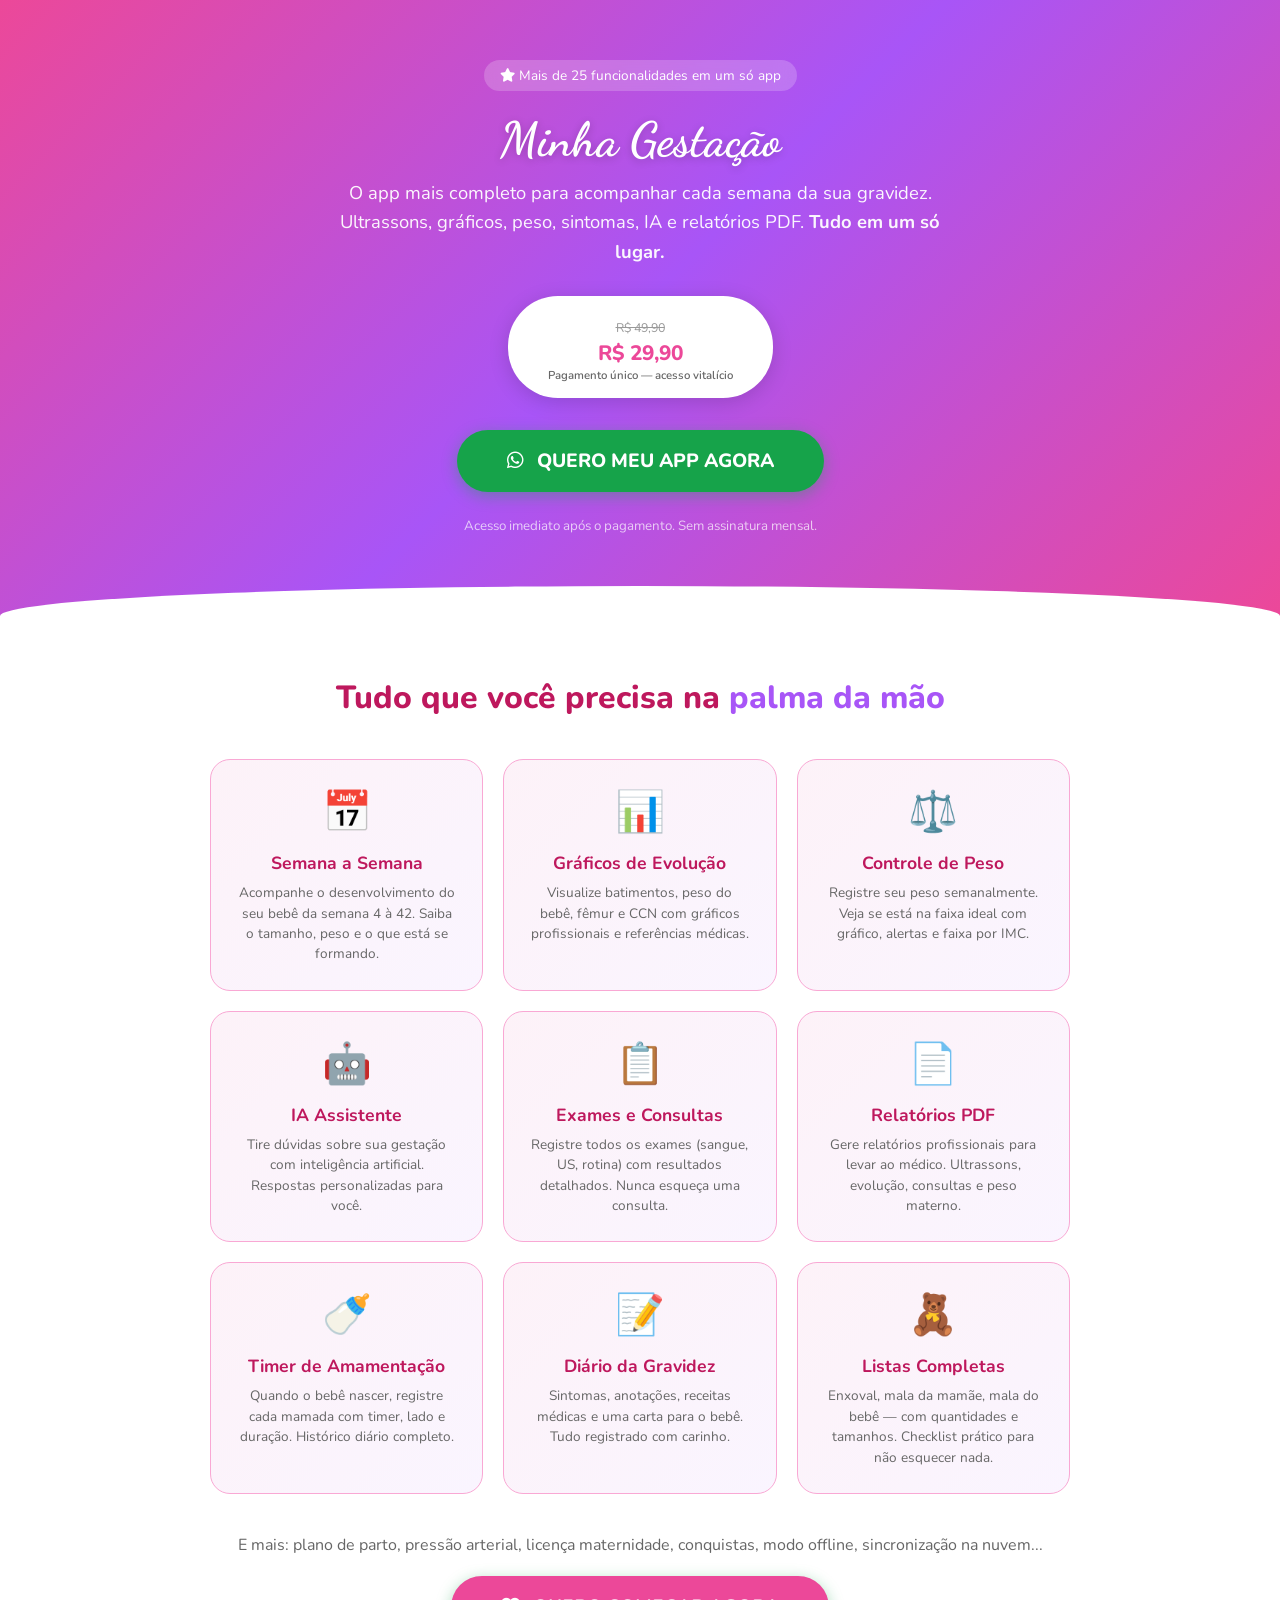
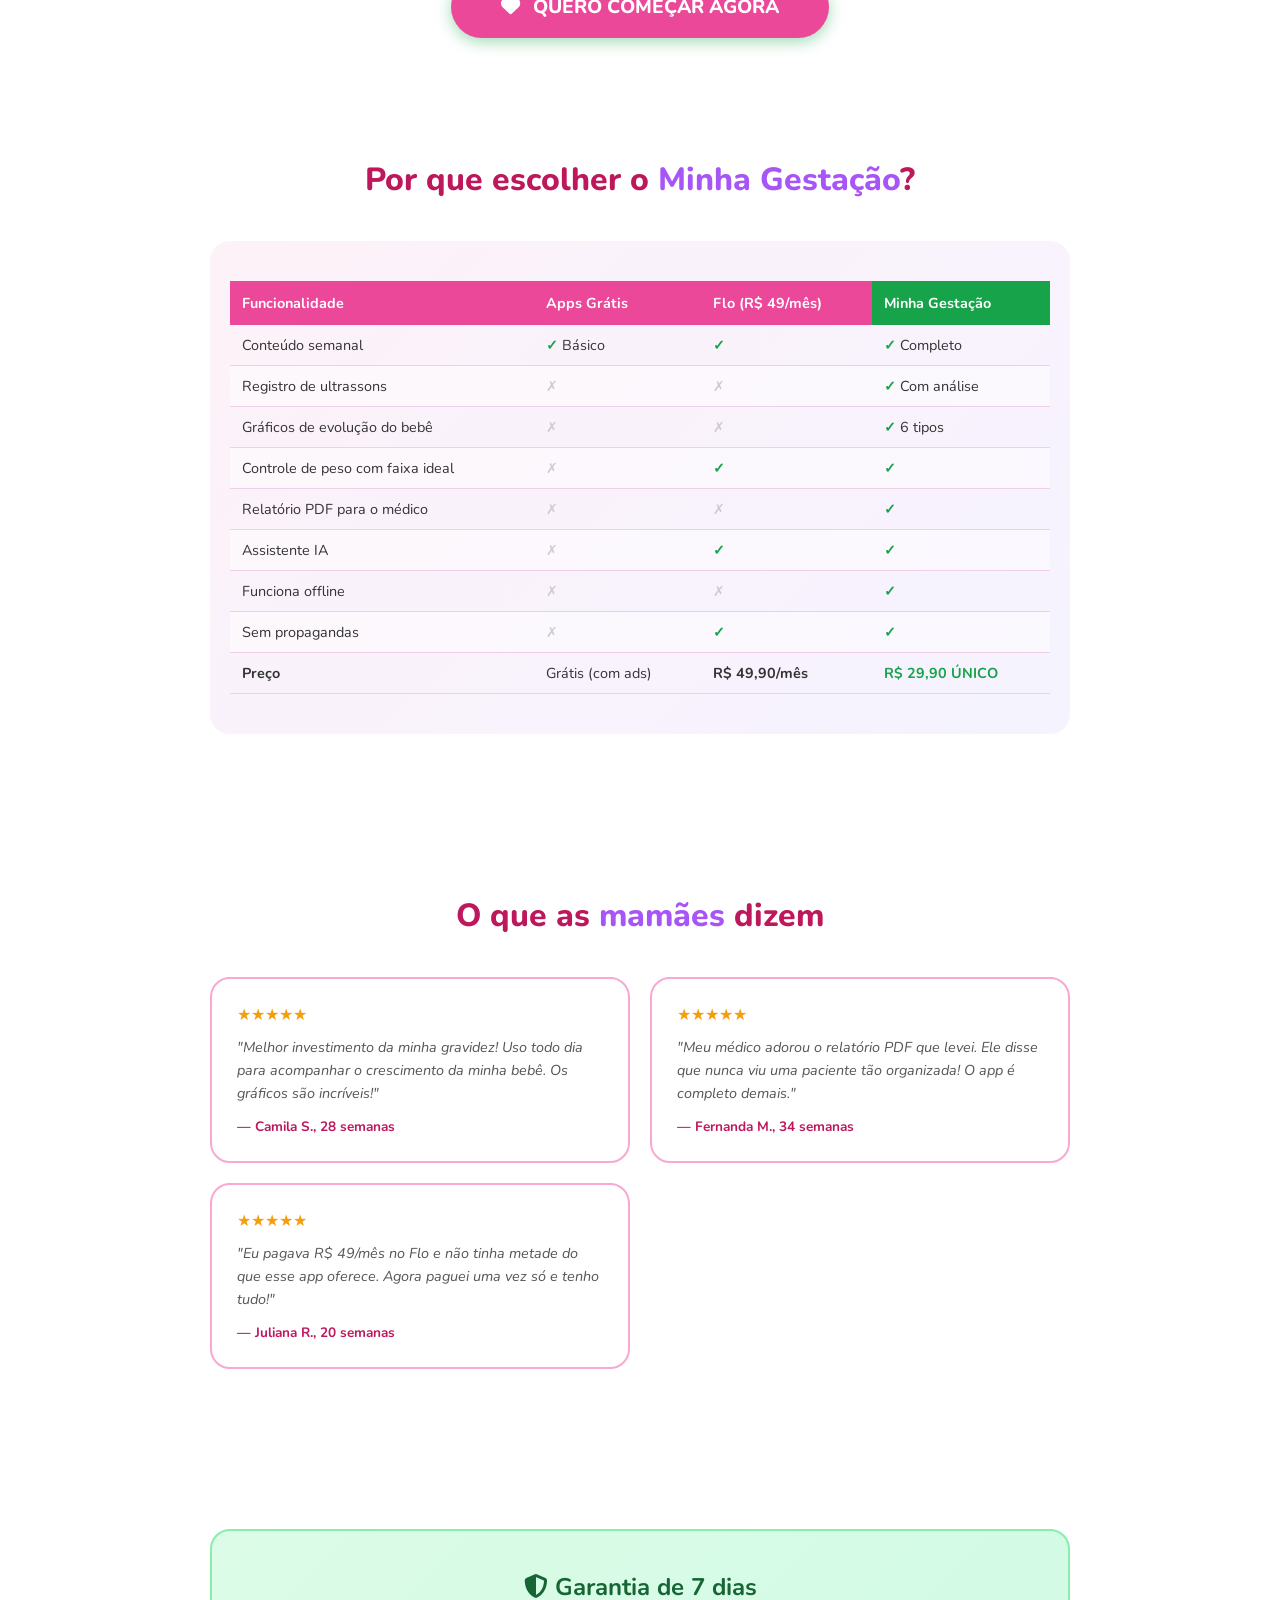
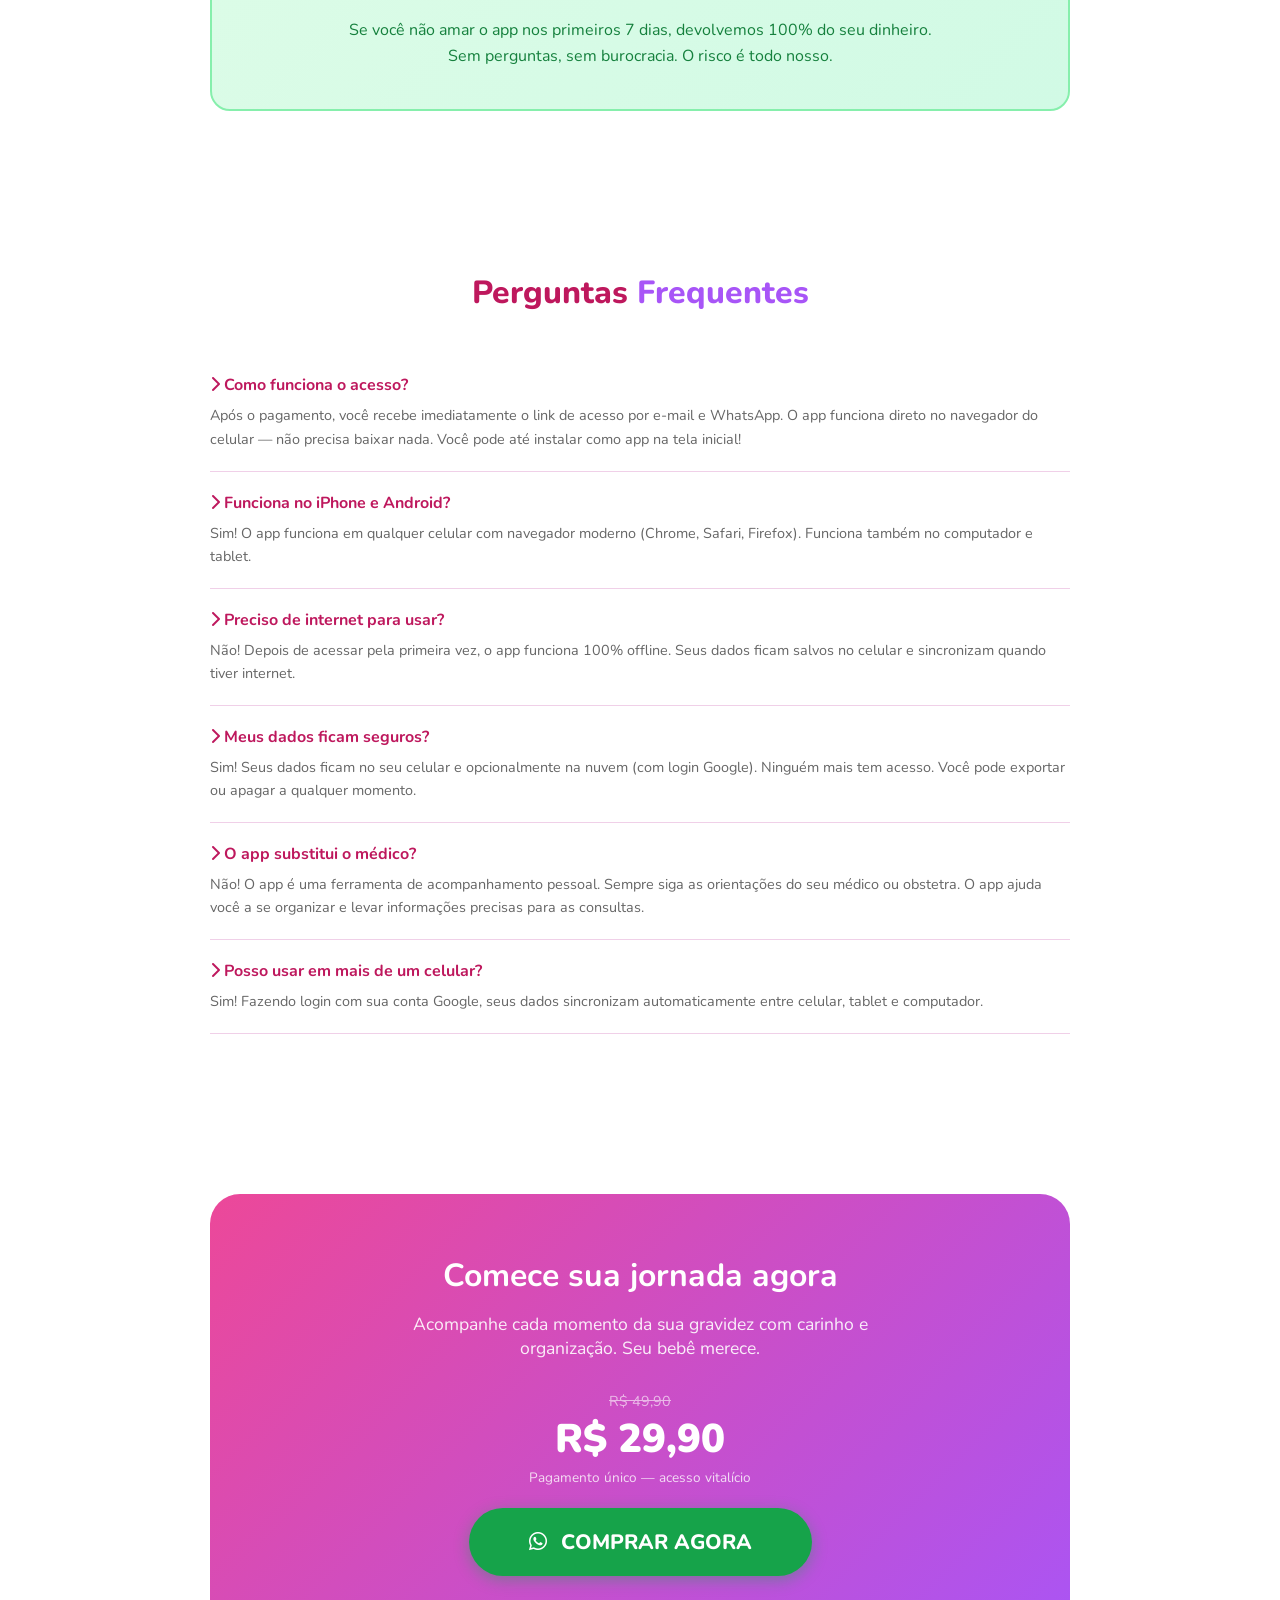
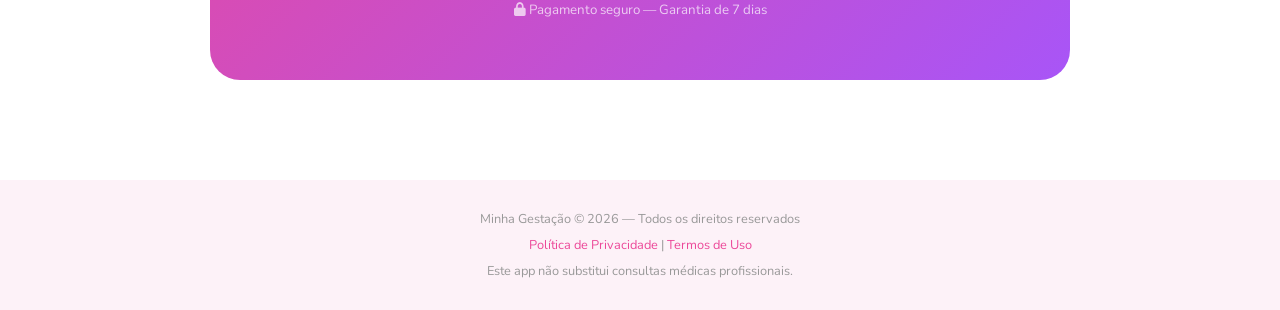
==== landing.html @ 60fd4338 "Rebranding: Minha Gestacao + landing page + politica privacidade + SEO REBRANDING: - App renomeado d" ====
<!DOCTYPE html>
<html lang="pt-BR">
<head>
    <meta charset="UTF-8">
    <meta name="viewport" content="width=device-width, initial-scale=1.0">
    <title>Minha Gestação - O App Completo para Acompanhar sua Gravidez</title>
    <meta name="description" content="Acompanhe cada semana da sua gravidez com ultrassons, gráficos, peso, sintomas, exames e IA. Pague uma vez, use para sempre. Sem assinatura.">
    <meta property="og:title" content="Minha Gestação - Diário Completo da Gravidez">
    <meta property="og:description" content="O único app de gravidez que você precisa. Ultrassons, gráficos, peso, IA e relatórios PDF. R$ 29,90 — acesso vitalício.">
    <meta property="og:type" content="website">
    <meta property="og:locale" content="pt_BR">
    <link rel="preconnect" href="https://fonts.googleapis.com">
    <link href="https://fonts.googleapis.com/css2?family=Nunito:wght@400;600;700;800;900&family=Dancing+Script:wght@700&display=swap" rel="stylesheet">
    <link rel="stylesheet" href="https://cdnjs.cloudflare.com/ajax/libs/font-awesome/6.5.1/css/all.min.css">
    <style>
        * { margin: 0; padding: 0; box-sizing: border-box; }
        body { font-family: 'Nunito', sans-serif; color: #333; background: #fff; overflow-x: hidden; }

        /* Hero */
        .hero {
            background: linear-gradient(135deg, #ec4899 0%, #a855f7 50%, #ec4899 100%);
            color: white;
            padding: 60px 20px 80px;
            text-align: center;
            position: relative;
        }
        .hero::after {
            content: '';
            position: absolute;
            bottom: -30px;
            left: 0;
            right: 0;
            height: 60px;
            background: white;
            border-radius: 50% 50% 0 0;
        }
        .hero-badge {
            display: inline-block;
            background: rgba(255,255,255,0.2);
            padding: 6px 16px;
            border-radius: 20px;
            font-size: 0.85em;
            margin-bottom: 20px;
            backdrop-filter: blur(10px);
        }
        .hero h1 {
            font-family: 'Dancing Script', cursive;
            font-size: 3em;
            margin-bottom: 10px;
            text-shadow: 0 2px 8px rgba(0,0,0,0.2);
        }
        .hero p {
            font-size: 1.15em;
            max-width: 600px;
            margin: 0 auto 30px;
            opacity: 0.95;
            line-height: 1.6;
        }
        .hero-price {
            background: white;
            color: #ec4899;
            display: inline-block;
            padding: 15px 40px;
            border-radius: 50px;
            font-size: 1.3em;
            font-weight: 800;
            box-shadow: 0 4px 20px rgba(0,0,0,0.15);
            margin-bottom: 10px;
        }
        .hero-price small {
            display: block;
            font-size: 0.55em;
            color: #666;
            font-weight: 600;
        }
        .hero-price .old-price {
            text-decoration: line-through;
            color: #999;
            font-size: 0.6em;
            font-weight: 400;
        }

        /* CTA Button */
        .cta-btn {
            display: inline-block;
            background: #16a34a;
            color: white;
            padding: 18px 50px;
            border-radius: 50px;
            font-size: 1.2em;
            font-weight: 800;
            text-decoration: none;
            box-shadow: 0 4px 15px rgba(22,163,74,0.4);
            transition: all 0.3s;
            border: none;
            cursor: pointer;
            font-family: 'Nunito', sans-serif;
        }
        .cta-btn:hover { transform: translateY(-2px); box-shadow: 0 6px 25px rgba(22,163,74,0.5); }
        .cta-btn i { margin-right: 8px; }

        /* Sections */
        section { max-width: 900px; margin: 0 auto; padding: 60px 20px; }
        .section-title {
            text-align: center;
            font-size: 2em;
            color: #be185d;
            margin-bottom: 40px;
            font-weight: 800;
        }
        .section-title span { color: #a855f7; }

        /* Features Grid */
        .features-grid {
            display: grid;
            grid-template-columns: repeat(auto-fit, minmax(250px, 1fr));
            gap: 20px;
            margin-bottom: 40px;
        }
        .feature-card {
            background: linear-gradient(135deg, #fdf2f8, #faf5ff);
            padding: 25px;
            border-radius: 20px;
            text-align: center;
            border: 1px solid #f9a8d4;
            transition: transform 0.3s;
        }
        .feature-card:hover { transform: translateY(-4px); }
        .feature-icon { font-size: 2.5em; margin-bottom: 12px; }
        .feature-card h3 { color: #be185d; font-size: 1.1em; margin-bottom: 8px; }
        .feature-card p { font-size: 0.85em; color: #666; line-height: 1.5; }

        /* Comparison */
        .comparison {
            background: linear-gradient(135deg, #fdf2f8, #f5f3ff);
            border-radius: 20px;
            padding: 40px 20px;
            margin: 40px 0;
        }
        .comparison table {
            width: 100%;
            border-collapse: collapse;
            font-size: 0.9em;
        }
        .comparison th {
            background: #ec4899;
            color: white;
            padding: 12px;
            text-align: left;
        }
        .comparison th:last-child {
            background: #16a34a;
        }
        .comparison td {
            padding: 10px 12px;
            border-bottom: 1px solid #f0d0e8;
        }
        .comparison tr:nth-child(even) td { background: rgba(255,255,255,0.5); }
        .check { color: #16a34a; font-weight: 800; }
        .cross { color: #ccc; }

        /* Testimonials */
        .testimonials {
            display: grid;
            grid-template-columns: repeat(auto-fit, minmax(280px, 1fr));
            gap: 20px;
        }
        .testimonial {
            background: white;
            border: 2px solid #f9a8d4;
            border-radius: 20px;
            padding: 25px;
        }
        .testimonial-stars { color: #f59e0b; margin-bottom: 10px; }
        .testimonial p { font-size: 0.9em; color: #555; line-height: 1.6; font-style: italic; margin-bottom: 12px; }
        .testimonial-author { font-weight: 700; color: #be185d; font-size: 0.85em; }

        /* Guarantee */
        .guarantee {
            background: linear-gradient(135deg, #dcfce7, #d1fae5);
            border-radius: 20px;
            padding: 40px;
            text-align: center;
            margin: 40px 0;
            border: 2px solid #86efac;
        }
        .guarantee h3 { color: #166534; font-size: 1.5em; margin-bottom: 15px; }
        .guarantee p { color: #15803d; font-size: 1em; line-height: 1.6; max-width: 600px; margin: 0 auto; }

        /* FAQ */
        .faq-item {
            border-bottom: 1px solid #f0d0e8;
            padding: 20px 0;
        }
        .faq-item h4 {
            color: #be185d;
            font-size: 1em;
            margin-bottom: 8px;
            cursor: pointer;
        }
        .faq-item p { font-size: 0.9em; color: #666; line-height: 1.6; }

        /* Final CTA */
        .final-cta {
            background: linear-gradient(135deg, #ec4899, #a855f7);
            color: white;
            text-align: center;
            padding: 60px 20px;
            border-radius: 30px;
            margin: 40px 0;
        }
        .final-cta h2 { font-size: 2em; margin-bottom: 15px; }
        .final-cta p { font-size: 1.1em; opacity: 0.9; margin-bottom: 30px; max-width: 500px; margin-left: auto; margin-right: auto; margin-bottom: 30px; }

        /* Footer */
        footer {
            text-align: center;
            padding: 30px 20px;
            background: #fdf2f8;
            font-size: 0.8em;
            color: #999;
        }
        footer a { color: #ec4899; text-decoration: none; }

        /* Responsive */
        @media (max-width: 600px) {
            .hero h1 { font-size: 2.2em; }
            .hero p { font-size: 1em; }
            .section-title { font-size: 1.5em; }
            .features-grid { grid-template-columns: 1fr; }
            .comparison { overflow-x: auto; }
        }

        /* Animations */
        @keyframes float { 0%, 100% { transform: translateY(0); } 50% { transform: translateY(-10px); } }
        .float { animation: float 3s ease-in-out infinite; }
    </style>
</head>
<body>

<!-- HERO -->
<div class="hero">
    <div class="hero-badge"><i class="fas fa-star"></i> Mais de 25 funcionalidades em um só app</div>
    <h1>Minha Gestação</h1>
    <p>O app mais completo para acompanhar cada semana da sua gravidez. Ultrassons, gráficos, peso, sintomas, IA e relatórios PDF. <strong>Tudo em um só lugar.</strong></p>

    <div class="hero-price">
        <span class="old-price">R$ 49,90</span><br>
        R$ 29,90
        <small>Pagamento único — acesso vitalício</small>
    </div>
    <br><br>
    <a href="#comprar" class="cta-btn"><i class="fab fa-whatsapp"></i> QUERO MEU APP AGORA</a>
    <br><br>
    <small style="opacity:0.7;">Acesso imediato após o pagamento. Sem assinatura mensal.</small>
</div>

<!-- FUNCIONALIDADES -->
<section>
    <h2 class="section-title">Tudo que você precisa na <span>palma da mão</span></h2>

    <div class="features-grid">
        <div class="feature-card">
            <div class="feature-icon">📅</div>
            <h3>Semana a Semana</h3>
            <p>Acompanhe o desenvolvimento do seu bebê da semana 4 à 42. Saiba o tamanho, peso e o que está se formando.</p>
        </div>
        <div class="feature-card">
            <div class="feature-icon">📊</div>
            <h3>Gráficos de Evolução</h3>
            <p>Visualize batimentos, peso do bebê, fêmur e CCN com gráficos profissionais e referências médicas.</p>
        </div>
        <div class="feature-card">
            <div class="feature-icon">⚖️</div>
            <h3>Controle de Peso</h3>
            <p>Registre seu peso semanalmente. Veja se está na faixa ideal com gráfico, alertas e faixa por IMC.</p>
        </div>
        <div class="feature-card">
            <div class="feature-icon">🤖</div>
            <h3>IA Assistente</h3>
            <p>Tire dúvidas sobre sua gestação com inteligência artificial. Respostas personalizadas para você.</p>
        </div>
        <div class="feature-card">
            <div class="feature-icon">📋</div>
            <h3>Exames e Consultas</h3>
            <p>Registre todos os exames (sangue, US, rotina) com resultados detalhados. Nunca esqueça uma consulta.</p>
        </div>
        <div class="feature-card">
            <div class="feature-icon">📄</div>
            <h3>Relatórios PDF</h3>
            <p>Gere relatórios profissionais para levar ao médico. Ultrassons, evolução, consultas e peso materno.</p>
        </div>
        <div class="feature-card">
            <div class="feature-icon">🍼</div>
            <h3>Timer de Amamentação</h3>
            <p>Quando o bebê nascer, registre cada mamada com timer, lado e duração. Histórico diário completo.</p>
        </div>
        <div class="feature-card">
            <div class="feature-icon">📝</div>
            <h3>Diário da Gravidez</h3>
            <p>Sintomas, anotações, receitas médicas e uma carta para o bebê. Tudo registrado com carinho.</p>
        </div>
        <div class="feature-card">
            <div class="feature-icon">🧸</div>
            <h3>Listas Completas</h3>
            <p>Enxoval, mala da mamãe, mala do bebê — com quantidades e tamanhos. Checklist prático para não esquecer nada.</p>
        </div>
    </div>

    <div style="text-align:center;">
        <p style="color:#666;margin-bottom:20px;">E mais: plano de parto, pressão arterial, licença maternidade, conquistas, modo offline, sincronização na nuvem...</p>
        <a href="#comprar" class="cta-btn" style="background:#ec4899;"><i class="fas fa-heart"></i> QUERO COMEÇAR AGORA</a>
    </div>
</section>

<!-- COMPARAÇÃO -->
<section>
    <h2 class="section-title">Por que escolher o <span>Minha Gestação</span>?</h2>

    <div class="comparison">
        <table>
            <thead>
                <tr>
                    <th>Funcionalidade</th>
                    <th>Apps Grátis</th>
                    <th>Flo (R$ 49/mês)</th>
                    <th style="background:#16a34a;">Minha Gestação</th>
                </tr>
            </thead>
            <tbody>
                <tr>
                    <td>Conteúdo semanal</td>
                    <td><span class="check">✓</span> Básico</td>
                    <td><span class="check">✓</span></td>
                    <td><span class="check">✓</span> Completo</td>
                </tr>
                <tr>
                    <td>Registro de ultrassons</td>
                    <td><span class="cross">✗</span></td>
                    <td><span class="cross">✗</span></td>
                    <td><span class="check">✓</span> Com análise</td>
                </tr>
                <tr>
                    <td>Gráficos de evolução do bebê</td>
                    <td><span class="cross">✗</span></td>
                    <td><span class="cross">✗</span></td>
                    <td><span class="check">✓</span> 6 tipos</td>
                </tr>
                <tr>
                    <td>Controle de peso com faixa ideal</td>
                    <td><span class="cross">✗</span></td>
                    <td><span class="check">✓</span></td>
                    <td><span class="check">✓</span></td>
                </tr>
                <tr>
                    <td>Relatório PDF para o médico</td>
                    <td><span class="cross">✗</span></td>
                    <td><span class="cross">✗</span></td>
                    <td><span class="check">✓</span></td>
                </tr>
                <tr>
                    <td>Assistente IA</td>
                    <td><span class="cross">✗</span></td>
                    <td><span class="check">✓</span></td>
                    <td><span class="check">✓</span></td>
                </tr>
                <tr>
                    <td>Funciona offline</td>
                    <td><span class="cross">✗</span></td>
                    <td><span class="cross">✗</span></td>
                    <td><span class="check">✓</span></td>
                </tr>
                <tr>
                    <td>Sem propagandas</td>
                    <td><span class="cross">✗</span></td>
                    <td><span class="check">✓</span></td>
                    <td><span class="check">✓</span></td>
                </tr>
                <tr>
                    <td><strong>Preço</strong></td>
                    <td>Grátis (com ads)</td>
                    <td><strong>R$ 49,90/mês</strong></td>
                    <td><strong style="color:#16a34a;">R$ 29,90 ÚNICO</strong></td>
                </tr>
            </tbody>
        </table>
    </div>
</section>

<!-- DEPOIMENTOS -->
<section>
    <h2 class="section-title">O que as <span>mamães</span> dizem</h2>
    <div class="testimonials">
        <div class="testimonial">
            <div class="testimonial-stars">★★★★★</div>
            <p>"Melhor investimento da minha gravidez! Uso todo dia para acompanhar o crescimento da minha bebê. Os gráficos são incríveis!"</p>
            <div class="testimonial-author">— Camila S., 28 semanas</div>
        </div>
        <div class="testimonial">
            <div class="testimonial-stars">★★★★★</div>
            <p>"Meu médico adorou o relatório PDF que levei. Ele disse que nunca viu uma paciente tão organizada! O app é completo demais."</p>
            <div class="testimonial-author">— Fernanda M., 34 semanas</div>
        </div>
        <div class="testimonial">
            <div class="testimonial-stars">★★★★★</div>
            <p>"Eu pagava R$ 49/mês no Flo e não tinha metade do que esse app oferece. Agora paguei uma vez só e tenho tudo!"</p>
            <div class="testimonial-author">— Juliana R., 20 semanas</div>
        </div>
    </div>
</section>

<!-- GARANTIA -->
<section>
    <div class="guarantee">
        <h3><i class="fas fa-shield-alt"></i> Garantia de 7 dias</h3>
        <p>Se você não amar o app nos primeiros 7 dias, devolvemos 100% do seu dinheiro. Sem perguntas, sem burocracia. O risco é todo nosso.</p>
    </div>
</section>

<!-- FAQ -->
<section>
    <h2 class="section-title">Perguntas <span>Frequentes</span></h2>

    <div class="faq-item">
        <h4><i class="fas fa-chevron-right"></i> Como funciona o acesso?</h4>
        <p>Após o pagamento, você recebe imediatamente o link de acesso por e-mail e WhatsApp. O app funciona direto no navegador do celular — não precisa baixar nada. Você pode até instalar como app na tela inicial!</p>
    </div>
    <div class="faq-item">
        <h4><i class="fas fa-chevron-right"></i> Funciona no iPhone e Android?</h4>
        <p>Sim! O app funciona em qualquer celular com navegador moderno (Chrome, Safari, Firefox). Funciona também no computador e tablet.</p>
    </div>
    <div class="faq-item">
        <h4><i class="fas fa-chevron-right"></i> Preciso de internet para usar?</h4>
        <p>Não! Depois de acessar pela primeira vez, o app funciona 100% offline. Seus dados ficam salvos no celular e sincronizam quando tiver internet.</p>
    </div>
    <div class="faq-item">
        <h4><i class="fas fa-chevron-right"></i> Meus dados ficam seguros?</h4>
        <p>Sim! Seus dados ficam no seu celular e opcionalmente na nuvem (com login Google). Ninguém mais tem acesso. Você pode exportar ou apagar a qualquer momento.</p>
    </div>
    <div class="faq-item">
        <h4><i class="fas fa-chevron-right"></i> O app substitui o médico?</h4>
        <p>Não! O app é uma ferramenta de acompanhamento pessoal. Sempre siga as orientações do seu médico ou obstetra. O app ajuda você a se organizar e levar informações precisas para as consultas.</p>
    </div>
    <div class="faq-item">
        <h4><i class="fas fa-chevron-right"></i> Posso usar em mais de um celular?</h4>
        <p>Sim! Fazendo login com sua conta Google, seus dados sincronizam automaticamente entre celular, tablet e computador.</p>
    </div>
</section>

<!-- CTA FINAL -->
<section>
    <div class="final-cta" id="comprar">
        <h2>Comece sua jornada agora</h2>
        <p>Acompanhe cada momento da sua gravidez com carinho e organização. Seu bebê merece.</p>
        <div style="margin-bottom:20px;">
            <span style="font-size:0.9em;text-decoration:line-through;opacity:0.6;">R$ 49,90</span>
            <span style="font-size:2.5em;font-weight:900;display:block;">R$ 29,90</span>
            <span style="font-size:0.85em;opacity:0.8;">Pagamento único — acesso vitalício</span>
        </div>
        <a href="#" class="cta-btn" style="font-size:1.3em;padding:20px 60px;"><i class="fab fa-whatsapp"></i> COMPRAR AGORA</a>
        <br><br>
        <small style="opacity:0.7;"><i class="fas fa-lock"></i> Pagamento seguro — Garantia de 7 dias</small>
    </div>
</section>

<footer>
    <p>Minha Gestação © 2026 — Todos os direitos reservados</p>
    <p style="margin-top:8px;">
        <a href="legal.html">Política de Privacidade</a> |
        <a href="legal.html">Termos de Uso</a>
    </p>
    <p style="margin-top:8px;">Este app não substitui consultas médicas profissionais.</p>
</footer>

</body>
</html>
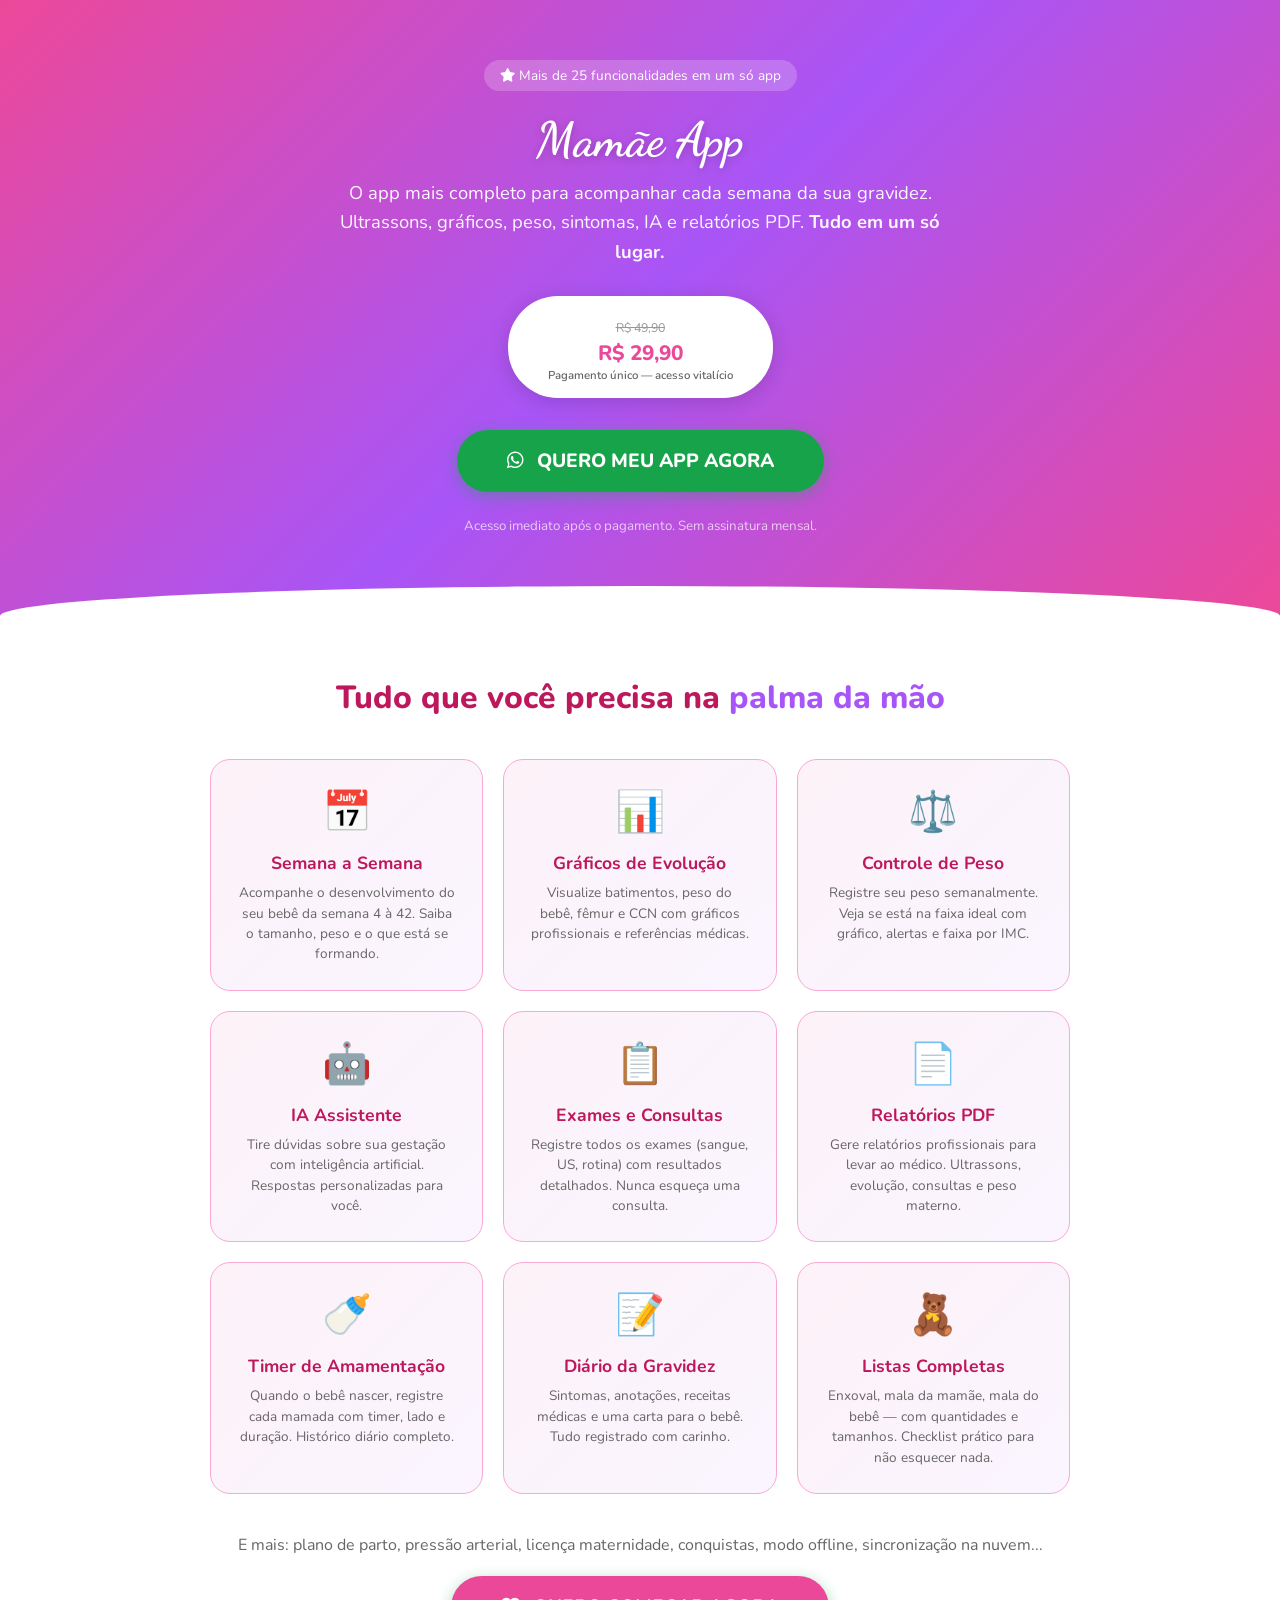
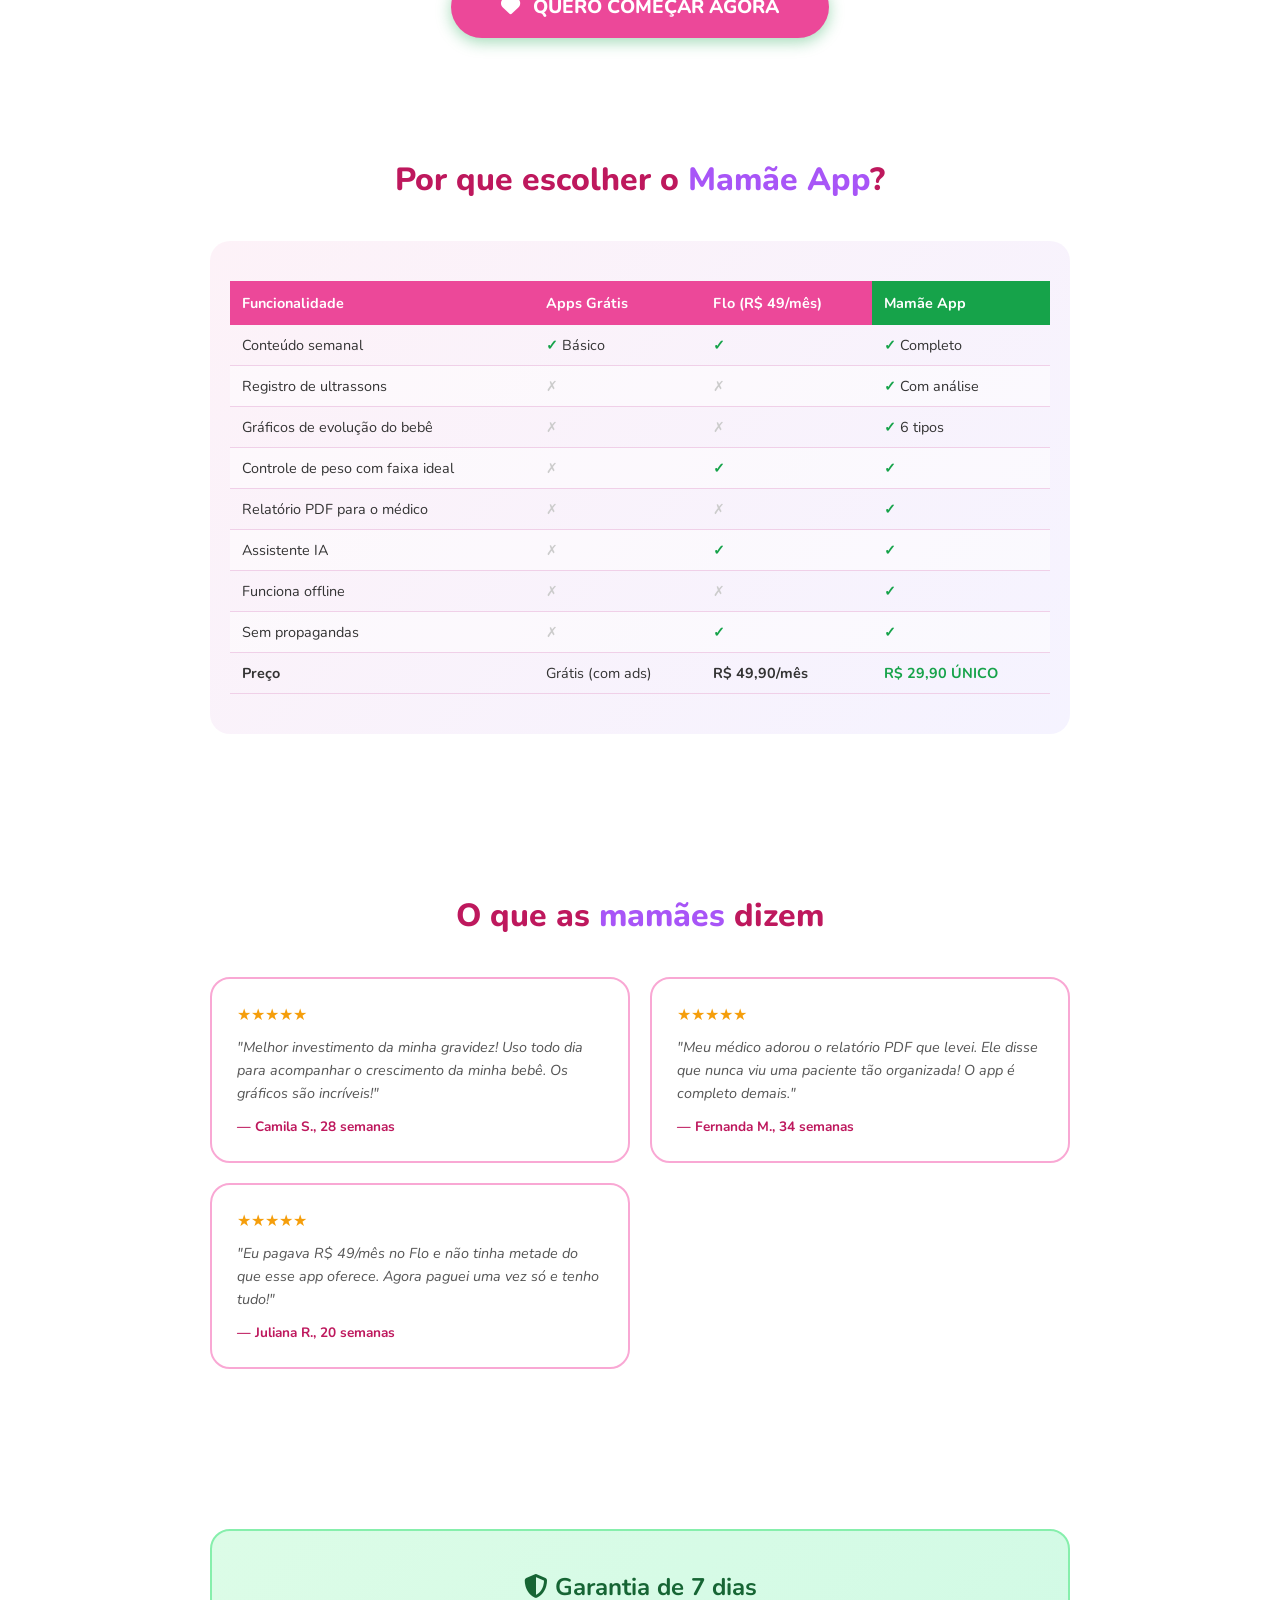
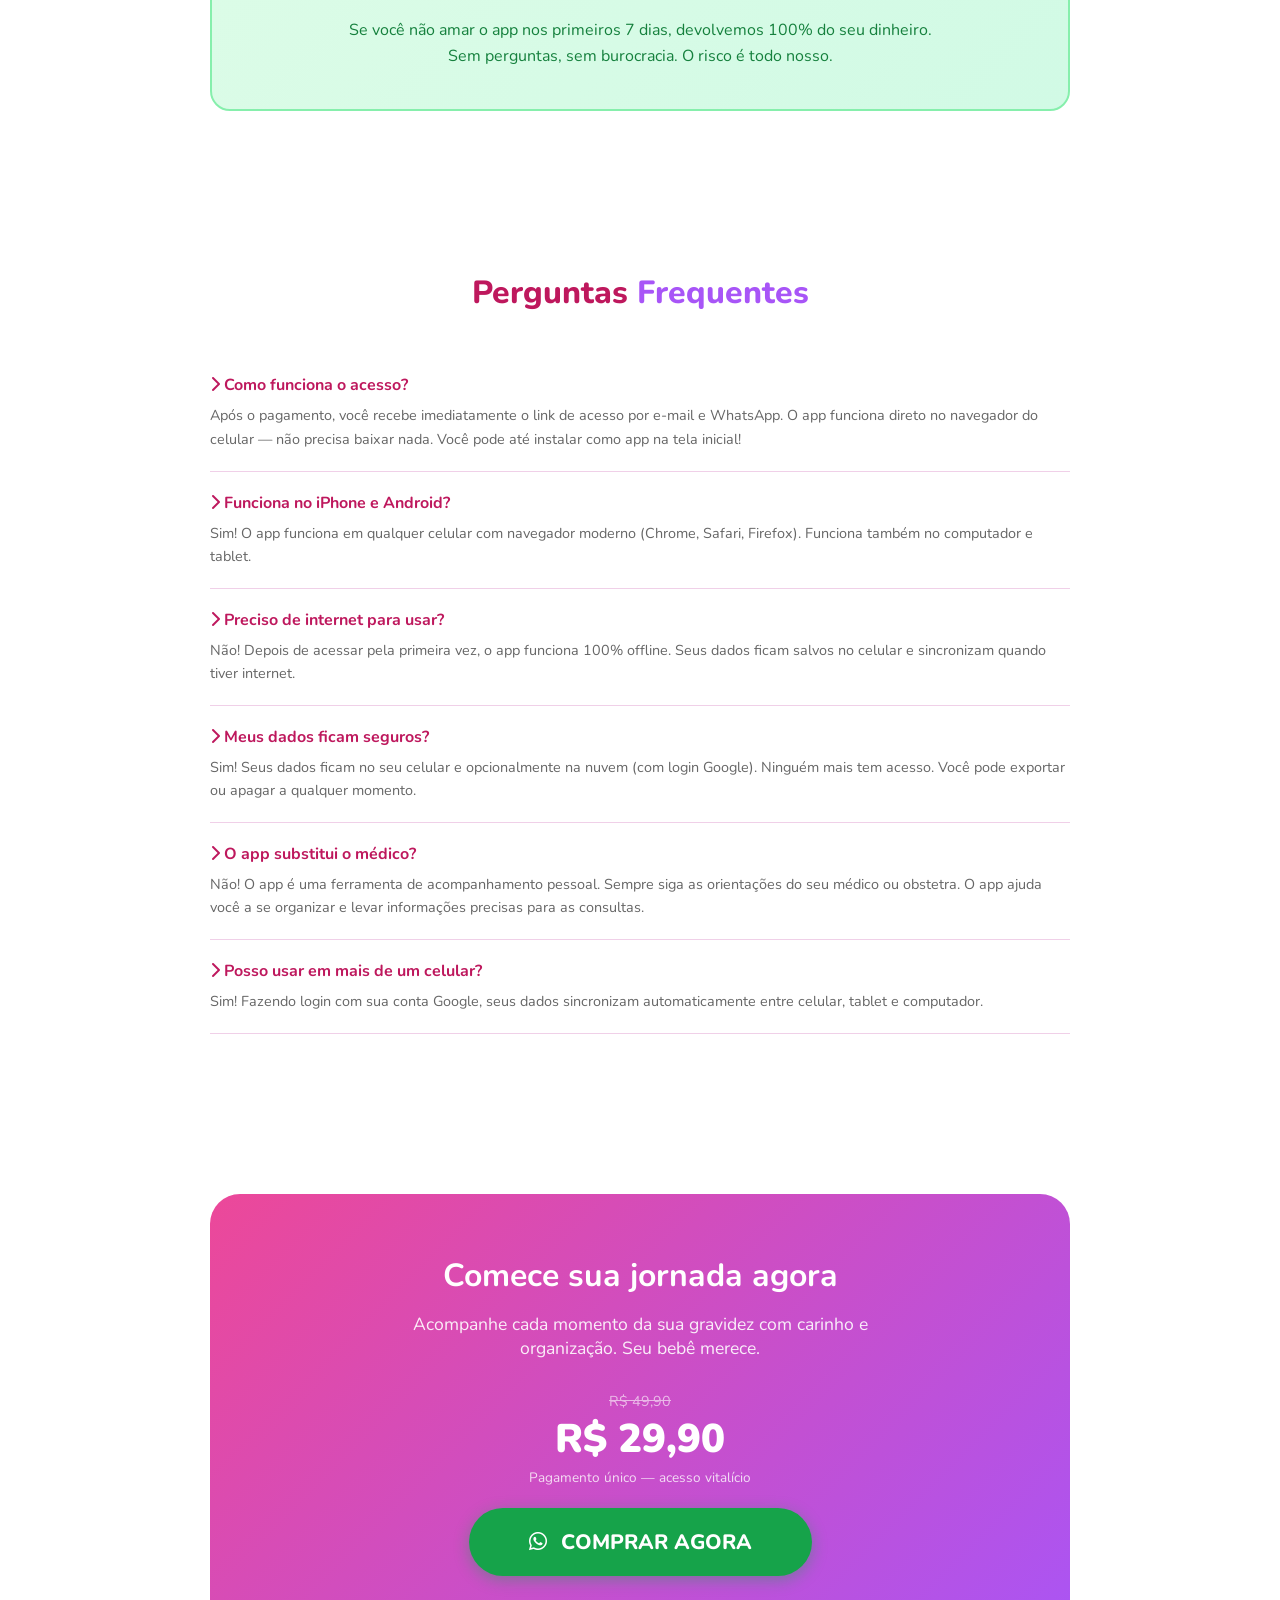
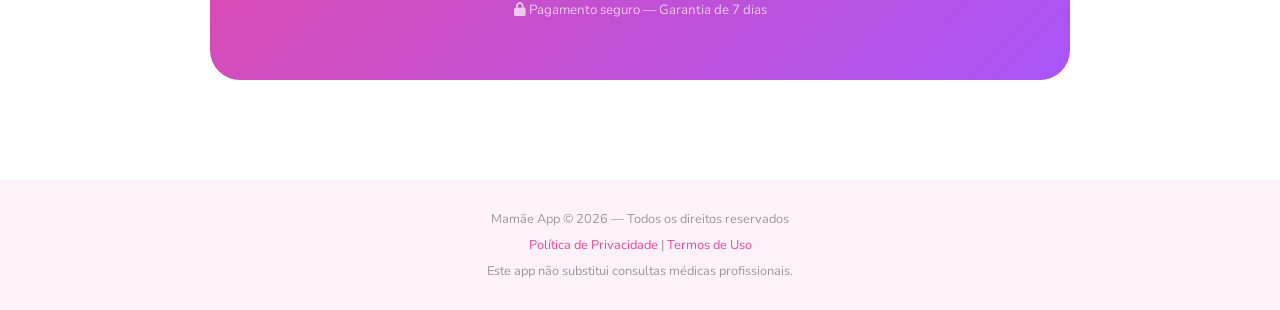
==== commit dced5464: "Renomear para Mamae App + icone novo (coracao com pezinhos de bebe) - Nome: "Minha Gestacao" → "Mama" ====
--- a/landing.html
+++ b/landing.html
@@ -3,9 +3,9 @@
 <head>
     <meta charset="UTF-8">
     <meta name="viewport" content="width=device-width, initial-scale=1.0">
-    <title>Minha Gestação - O App Completo para Acompanhar sua Gravidez</title>
+    <title>Mamãe App - O App Completo para Acompanhar sua Gravidez</title>
     <meta name="description" content="Acompanhe cada semana da sua gravidez com ultrassons, gráficos, peso, sintomas, exames e IA. Pague uma vez, use para sempre. Sem assinatura.">
-    <meta property="og:title" content="Minha Gestação - Diário Completo da Gravidez">
+    <meta property="og:title" content="Mamãe App - Diário Completo da Gravidez">
     <meta property="og:description" content="O único app de gravidez que você precisa. Ultrassons, gráficos, peso, IA e relatórios PDF. R$ 29,90 — acesso vitalício.">
     <meta property="og:type" content="website">
     <meta property="og:locale" content="pt_BR">
@@ -241,7 +241,7 @@
 <!-- HERO -->
 <div class="hero">
     <div class="hero-badge"><i class="fas fa-star"></i> Mais de 25 funcionalidades em um só app</div>
-    <h1>Minha Gestação</h1>
+    <h1>Mamãe App</h1>
     <p>O app mais completo para acompanhar cada semana da sua gravidez. Ultrassons, gráficos, peso, sintomas, IA e relatórios PDF. <strong>Tudo em um só lugar.</strong></p>
 
     <div class="hero-price">
@@ -315,7 +315,7 @@
 
 <!-- COMPARAÇÃO -->
 <section>
-    <h2 class="section-title">Por que escolher o <span>Minha Gestação</span>?</h2>
+    <h2 class="section-title">Por que escolher o <span>Mamãe App</span>?</h2>
 
     <div class="comparison">
         <table>
@@ -324,7 +324,7 @@
                     <th>Funcionalidade</th>
                     <th>Apps Grátis</th>
                     <th>Flo (R$ 49/mês)</th>
-                    <th style="background:#16a34a;">Minha Gestação</th>
+                    <th style="background:#16a34a;">Mamãe App</th>
                 </tr>
             </thead>
             <tbody>
@@ -464,7 +464,7 @@
 </section>
 
 <footer>
-    <p>Minha Gestação © 2026 — Todos os direitos reservados</p>
+    <p>Mamãe App © 2026 — Todos os direitos reservados</p>
     <p style="margin-top:8px;">
         <a href="legal.html">Política de Privacidade</a> |
         <a href="legal.html">Termos de Uso</a>
